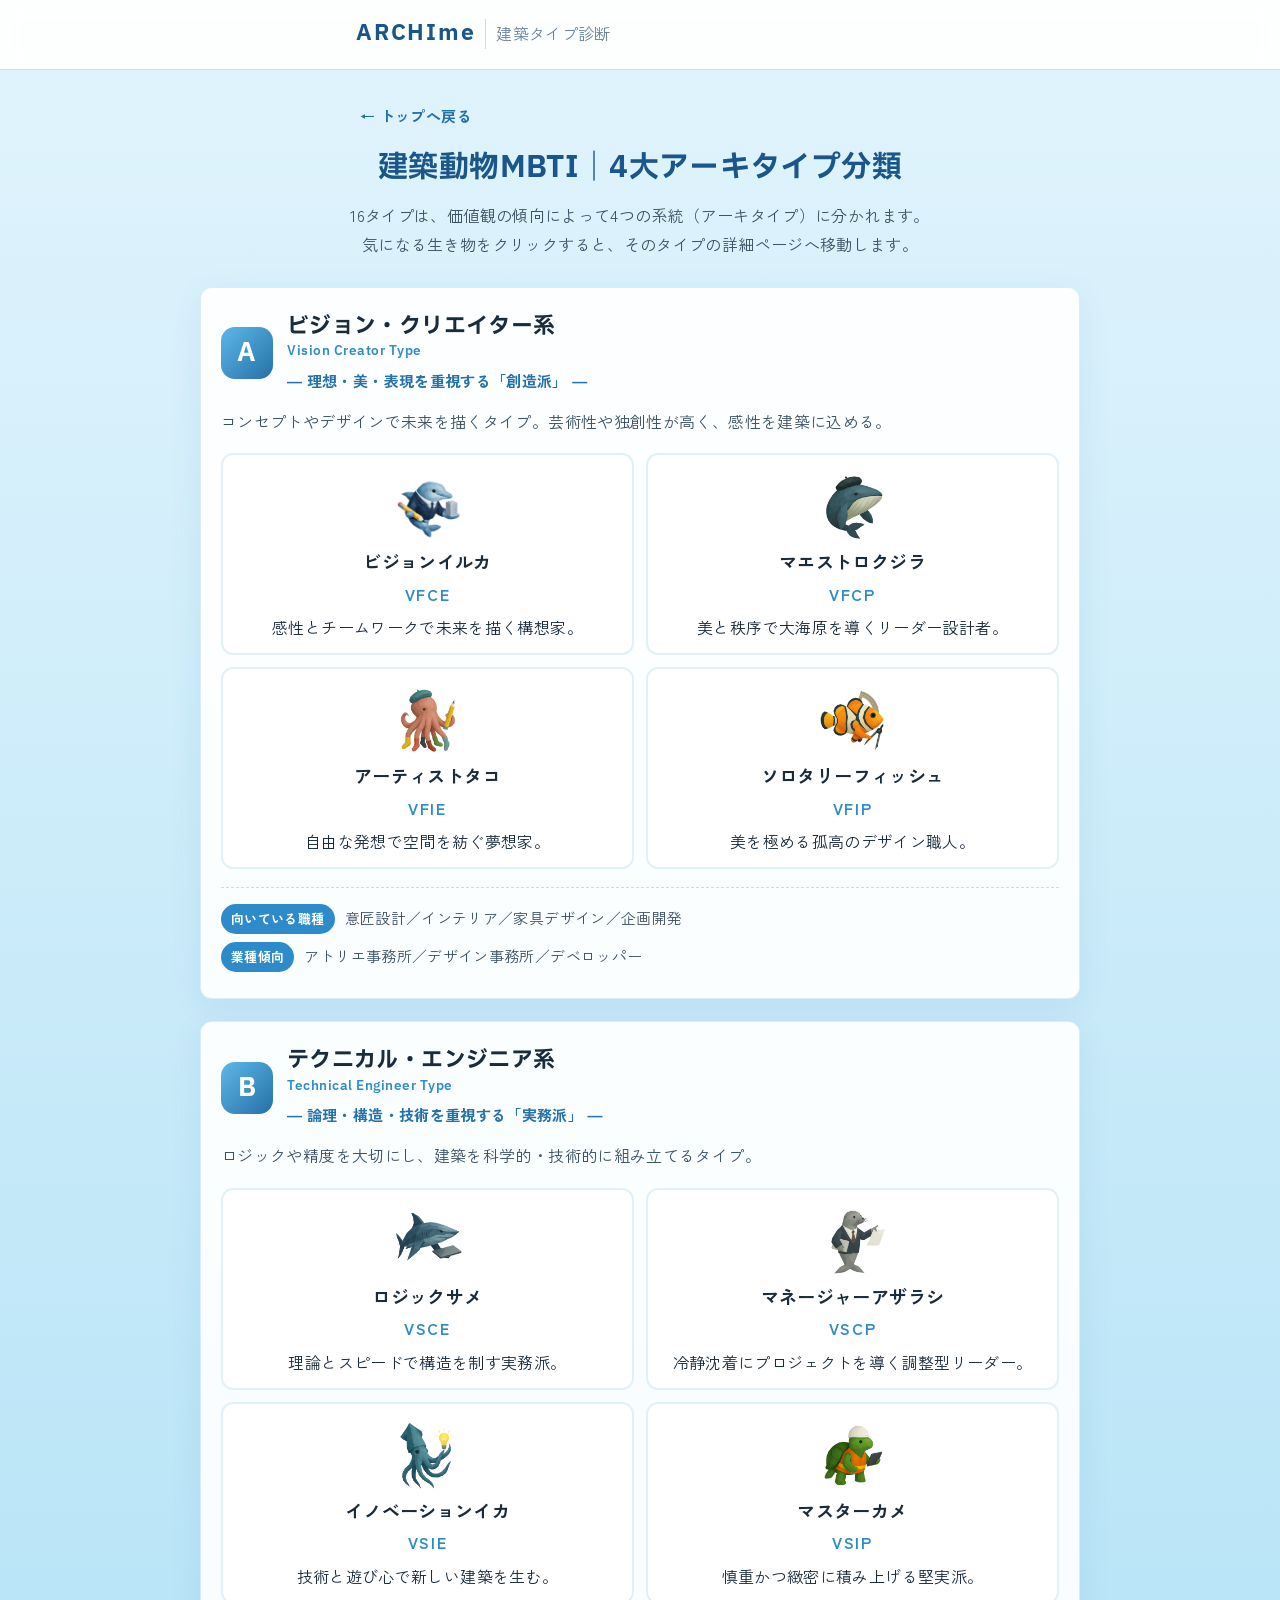
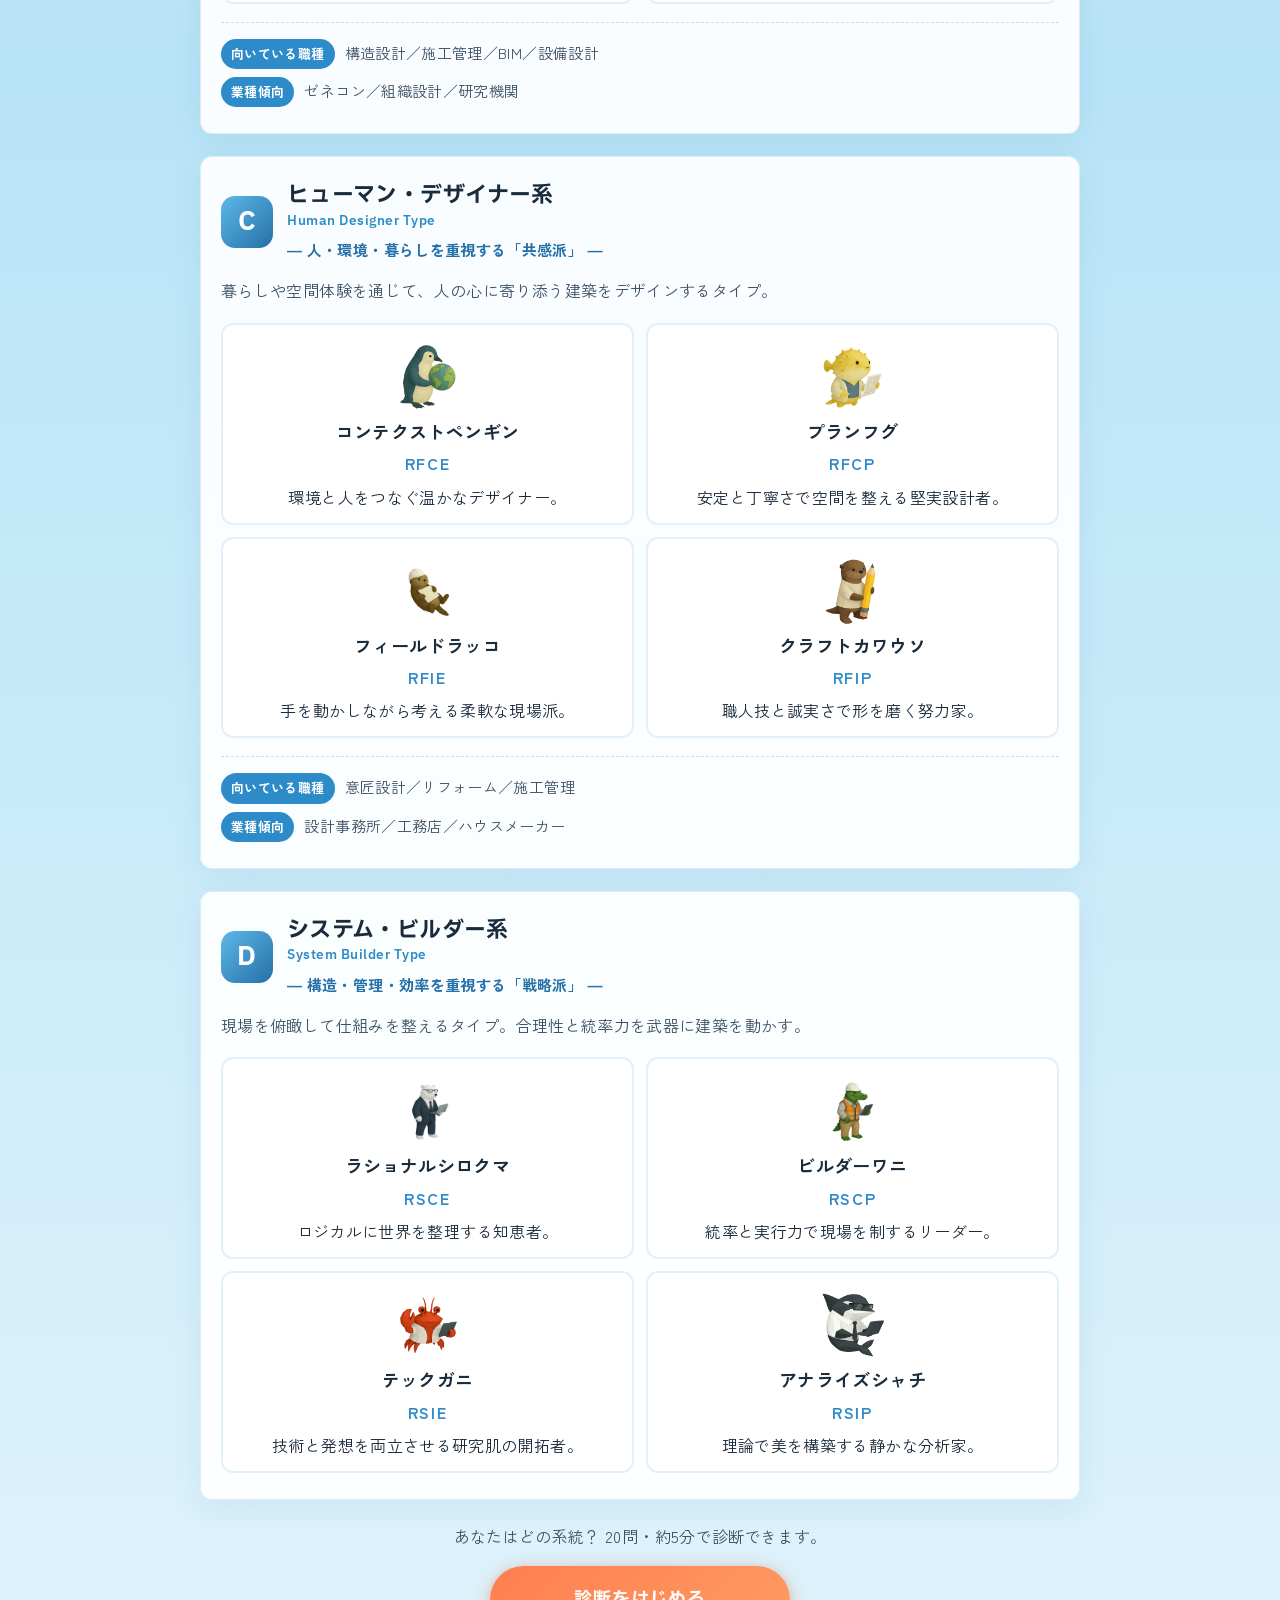
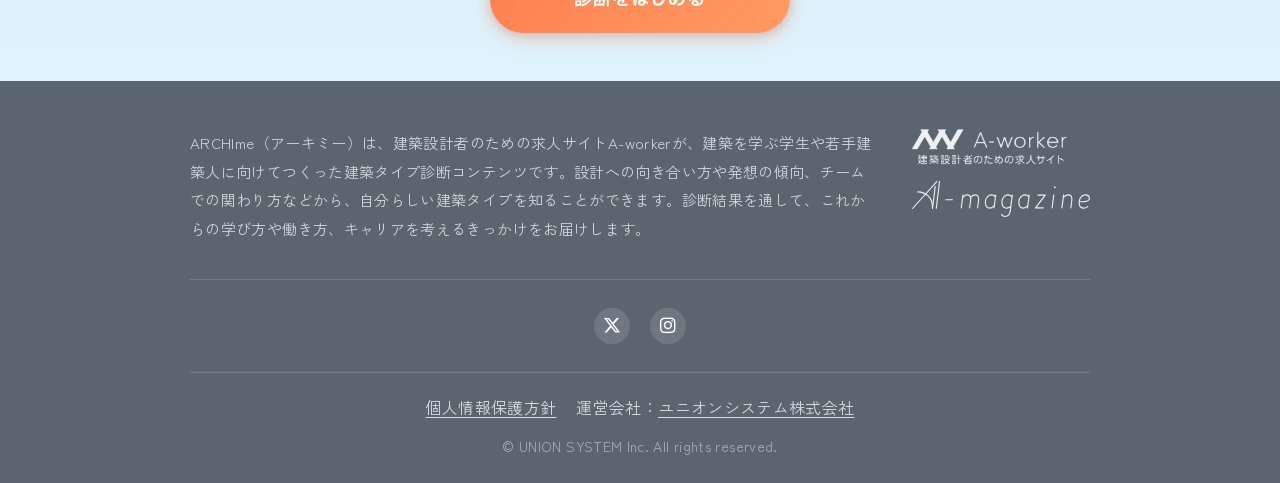
==== archetypes.html @ 102f4eac "feat: add type page" ====
<!DOCTYPE html>
<html lang="ja">
<head>
<meta charset="UTF-8">
<meta name="viewport" content="width=device-width, initial-scale=1.0, viewport-fit=cover">
<title>建築動物MBTI｜4大アーキタイプ分類｜ARCHIme</title>
<meta name="description" content="ARCHIme 建築タイプ診断の4大アーキタイプ分類。16タイプを「創造派・実務派・共感派・戦略派」の4系統で紹介します。">
<meta property="og:type" content="article">
<meta property="og:title" content="建築動物MBTI｜4大アーキタイプ分類｜ARCHIme">
<meta property="og:description" content="16タイプを4系統で紹介。各タイプをクリックで詳細ページへ。">
<meta property="og:locale" content="ja_JP">
<meta property="og:image" content="assets/og.svg">
<meta name="twitter:card" content="summary_large_image">
<link rel="icon" href="assets/favicon.svg" type="image/svg+xml">
<link rel="preconnect" href="https://fonts.googleapis.com">
<link rel="preconnect" href="https://fonts.gstatic.com" crossorigin>
<link href="https://fonts.googleapis.com/css2?family=IBM+Plex+Sans+JP:wght@500;600;700&family=Zen+Kaku+Gothic+New:wght@400;500;700&display=swap" rel="stylesheet">
<link rel="stylesheet" href="https://cdnjs.cloudflare.com/ajax/libs/font-awesome/6.5.1/css/all.min.css">
<link rel="stylesheet" href="assets/css/style.css">
<script async src="https://www.googletagmanager.com/gtag/js?id=G-6DW8SG2958"></script>
<script>
  window.dataLayer = window.dataLayer || [];
  function gtag(){dataLayer.push(arguments);}
  gtag('js', new Date());
  gtag('config', 'G-6DW8SG2958');
</script>
</head>
<body class="arch-page">

<header class="site-header">
  <div class="site-header-inner">
    <a class="site-logo" href="index.html">ARCHIme</a>
    <span class="site-tag">建築タイプ診断</span>
  </div>
</header>

<main class="arch-detail">
  <div class="arch-wrap">
    <div class="type-back">
      <a href="index.html" class="type-back-link">← トップへ戻る</a>
    </div>

    <header class="arch-hero">
      <h1 class="arch-title">建築動物MBTI｜4大アーキタイプ分類</h1>
      <p class="arch-lead">16タイプは、価値観の傾向によって4つの系統（アーキタイプ）に分かれます。<br>気になる生き物をクリックすると、そのタイプの詳細ページへ移動します。</p>
    </header>

    <div id="arch-groups"></div>

    <div class="arch-cta">
      <p class="type-cta-lead">あなたはどの系統？ 20問・約5分で診断できます。</p>
      <a class="btn-cta type-cta-btn" href="index.html">診断をはじめる</a>
    </div>
  </div>
</main>

<footer class="site-footer">
  <div class="site-footer-inner">

    <div class="footer-top">
      <div class="footer-about">
        <p>ARCHIme（アーキミー）は、建築設計者のための求人サイトA-workerが、建築を学ぶ学生や若手建築人に向けてつくった建築タイプ診断コンテンツです。設計への向き合い方や発想の傾向、チームでの関わり方などから、自分らしい建築タイプを知ることができます。診断結果を通して、これからの学び方や働き方、キャリアを考えるきっかけをお届けします。</p>
      </div>
      <div class="footer-brand-logos">
        <a href="https://a-worker.com/" target="_blank" rel="noopener noreferrer">
          <img src="assets/logo-Aworker.png" alt="A-worker" class="footer-logo-img">
        </a>
        <a href="https://info.a-worker.com/a-magazine/" target="_blank" rel="noopener noreferrer">
          <img src="assets/A-magazine_logo_white.svg" alt="A-magazine" class="footer-logo-img">
        </a>
      </div>
    </div>

    <div class="footer-mid">
      <a href="https://twitter.com/Aworker6" target="_blank" rel="noopener noreferrer" class="footer-social" aria-label="X（Twitter）"><i class="fa-brands fa-x-twitter"></i></a>
      <a href="https://www.instagram.com/aworker_kenchiku/" target="_blank" rel="noopener noreferrer" class="footer-social" aria-label="Instagram"><i class="fa-brands fa-instagram"></i></a>
    </div>

    <div class="footer-bottom">
      <a href="https://a-worker.com/policy" target="_blank" rel="noopener noreferrer" class="footer-link">個人情報保護方針</a>
      <span class="footer-sep">運営会社：<a href="https://www.unions.co.jp/" target="_blank" rel="noopener noreferrer" class="footer-link">ユニオンシステム株式会社</a></span>
      <p class="footer-copy">© UNION SYSTEM Inc. All rights reserved.</p>
    </div>

  </div>
</footer>

<script src="assets/js/app.js" defer></script>
<script src="assets/js/archetypes.js" defer></script>
</body>
</html>
---- assets/css/style.css ----
:root {
  --sea-900: #0c3d62;
  --sea-800: #1a5689;
  --sea-700: #2470a8;
  --sea-600: #2d8bc9;
  --sea-500: #5eb8e8;
  --sea-400: #89cff0;
  --sea-200: #b8e4f7;
  --sea-100: #dff3fc;
  --sea-50: #eef9ff;
  --accent: #ff7f50;
  --accent-dark: #e86a3a;
  --accent-glow: rgba(255, 127, 80, .4);
  --ink: #1a2b3c;
  --ink-soft: #3d5166;
  --ink-mute: #6b8299;
  --bg: var(--sea-50);
  --paper: #fff;
  --line: #c5dff0;
  --line-light: #e2f0fa;
  --type: var(--sea-800);
  --type-soft: var(--sea-100);
  --type-deep: var(--sea-900);
  --footer-bg: #5a6570;
  --radius: 12px;
  --radius-pill: 999px;
  --font: 'Zen Kaku Gothic New', 'Hiragino Sans', 'Yu Gothic', sans-serif;
  --font-display: 'IBM Plex Sans JP', 'Zen Kaku Gothic New', sans-serif;
  --max: 600px;
  --axis-v: #6b5b8a;
  --axis-f: #2d8bc9;
  --axis-c: #3d9a6e;
  --axis-e: #e8a838;
}

*, *::before, *::after { box-sizing: border-box; margin: 0; padding: 0; }
html { scroll-behavior: smooth; }
body {
  font-family: var(--font);
  font-size: 18px;
  color: var(--ink);
  background: var(--bg);
  line-height: 1.85;
  letter-spacing: .02em;
  -webkit-font-smoothing: antialiased;
  overflow-x: hidden;
}
button { font-family: inherit; cursor: pointer; border: none; background: none; }
a { color: inherit; text-decoration: none; }

/* ── Header ── */
.site-header {
  position: sticky;
  top: 0;
  z-index: 100;
  transition: background .3s, border-color .3s;
}
body.view-intro .site-header {
  background: rgba(46, 140, 200, .55);
  border-bottom: 1px solid rgba(255, 255, 255, .25);
  backdrop-filter: blur(12px);
  position: sticky;
}
body:not(.view-intro) .site-header {
  background: rgba(255, 255, 255, .94);
  border-bottom: 1px solid var(--line);
  backdrop-filter: blur(8px);
}
.site-header-inner {
  max-width: var(--max);
  margin: 0 auto;
  padding: 14px 16px;
  display: flex;
  align-items: baseline;
  gap: 10px;
}
.site-logo {
  font-family: var(--font-display);
  font-weight: 700;
  font-size: 22px;
  letter-spacing: .08em;
}
body.view-intro .site-logo { color: #fff; text-shadow: 0 1px 8px rgba(0,0,0,.15); }
body:not(.view-intro) .site-logo { color: var(--sea-800); }
.site-tag {
  font-size: 16px;
  padding-left: 10px;
  border-left: 1px solid rgba(255,255,255,.35);
}
body.view-intro .site-tag { color: rgba(255,255,255,.85); }
body:not(.view-intro) .site-tag { color: var(--ink-mute); border-left-color: var(--line); }

.app { max-width: var(--max); margin: 0 auto; }
body.view-intro .app { max-width: none; }
.view { display: none; }
.view.active { display: block; }

/* ── Hero (案1) ── */
.hero-sea {
  position: relative;
  min-height: calc(100dvh - 52px);
  min-height: calc(100svh - 52px);
  display: flex;
  align-items: center;
  justify-content: center;
  padding: 80px 12px 48px;
  overflow: hidden;
  background: linear-gradient(180deg, #4eb0e8 0%, #2a8bc9 28%, #1a6a9e 58%, #0c4d72 82%, #083a58 100%);
}
.hero-ocean-bg {
  position: absolute;
  inset: 0;
  pointer-events: none;
  z-index: 0;
}
.hero-sunlight {
  position: absolute;
  inset: 0;
  background:
    radial-gradient(ellipse 90% 45% at 50% -8%, rgba(255, 255, 255, .45) 0%, transparent 58%),
    radial-gradient(ellipse 40% 30% at 20% 5%, rgba(255, 255, 255, .18) 0%, transparent 50%),
    radial-gradient(ellipse 35% 25% at 80% 8%, rgba(255, 255, 255, .14) 0%, transparent 45%);
}
.hero-caustics {
  position: absolute;
  inset: -20%;
  opacity: .22;
  background:
    radial-gradient(ellipse 28% 18% at 22% 38%, rgba(255, 255, 255, .35) 0%, transparent 70%),
    radial-gradient(ellipse 22% 14% at 68% 52%, rgba(255, 255, 255, .28) 0%, transparent 68%),
    radial-gradient(ellipse 18% 12% at 45% 68%, rgba(255, 255, 255, .22) 0%, transparent 65%),
    radial-gradient(ellipse 24% 16% at 78% 28%, rgba(255, 255, 255, .2) 0%, transparent 70%);
  animation: causticsShift 14s ease-in-out infinite alternate;
}
@keyframes causticsShift {
  from { transform: translate(-2%, -1%) scale(1); }
  to { transform: translate(2%, 2%) scale(1.04); }
}
.hero-bubbles {
  position: absolute;
  inset: 0;
  list-style: none;
  margin: 0;
  padding: 0;
}
.hero-bubbles li {
  position: absolute;
  bottom: -20px;
  border-radius: 50%;
  background: radial-gradient(circle at 30% 28%, rgba(255, 255, 255, .75) 0%, rgba(255, 255, 255, .15) 45%, rgba(255, 255, 255, .05) 100%);
  border: 1px solid rgba(255, 255, 255, .35);
  animation: bubbleRise linear infinite;
}
.hero-bubbles li:nth-child(1)  { left: 8%;  width: 10px; height: 10px; animation-duration: 9s;  animation-delay: 0s; }
.hero-bubbles li:nth-child(2)  { left: 18%; width: 14px; height: 14px; animation-duration: 11s; animation-delay: 1.2s; }
.hero-bubbles li:nth-child(3)  { left: 32%; width: 8px;  height: 8px;  animation-duration: 8s;  animation-delay: 2.5s; }
.hero-bubbles li:nth-child(4)  { left: 48%; width: 16px; height: 16px; animation-duration: 13s; animation-delay: .8s; }
.hero-bubbles li:nth-child(5)  { left: 62%; width: 11px; height: 11px; animation-duration: 10s; animation-delay: 3s; }
.hero-bubbles li:nth-child(6)  { left: 74%; width: 9px;  height: 9px;  animation-duration: 12s; animation-delay: 1.8s; }
.hero-bubbles li:nth-child(7)  { left: 86%; width: 13px; height: 13px; animation-duration: 9.5s; animation-delay: 4s; }
.hero-bubbles li:nth-child(8)  { left: 12%; width: 7px;  height: 7px;  animation-duration: 14s; animation-delay: 5s; }
.hero-bubbles li:nth-child(9)  { left: 55%; width: 12px; height: 12px; animation-duration: 11.5s; animation-delay: 2s; }
.hero-bubbles li:nth-child(10) { left: 92%; width: 8px;  height: 8px;  animation-duration: 10.5s; animation-delay: 3.5s; }
@keyframes bubbleRise {
  0% { transform: translateY(0) translateX(0); opacity: 0; }
  8% { opacity: .85; }
  90% { opacity: .5; }
  100% { transform: translateY(-105vh) translateX(12px); opacity: 0; }
}
.hero-wave {
  position: absolute;
  left: 0;
  right: 0;
  bottom: 0;
  pointer-events: none;
  z-index: 1;
}
.hero-wave-back {
  height: 160px;
  background: url("data:image/svg+xml,%3Csvg xmlns='http://www.w3.org/2000/svg' viewBox='0 0 1200 120' preserveAspectRatio='none'%3E%3Cpath d='M0,70 C150,110 350,20 600,70 C850,120 1050,30 1200,65 L1200,120 L0,120 Z' fill='rgba(255,255,255,0.12)'/%3E%3C/svg%3E") center bottom / 100% 100% no-repeat;
  animation: waveDrift 9s ease-in-out infinite alternate;
}
.hero-wave-mid {
  height: 130px;
  background: url("data:image/svg+xml,%3Csvg xmlns='http://www.w3.org/2000/svg' viewBox='0 0 1200 120' preserveAspectRatio='none'%3E%3Cpath d='M0,85 C250,35 450,105 700,55 C900,15 1100,95 1200,75 L1200,120 L0,120 Z' fill='rgba(184,228,247,0.35)'/%3E%3C/svg%3E") center bottom / 100% 100% no-repeat;
  animation: waveDrift 7s ease-in-out infinite alternate-reverse;
}
.hero-wave-front {
  height: 100px;
  background: url("data:image/svg+xml,%3Csvg xmlns='http://www.w3.org/2000/svg' viewBox='0 0 1200 120' preserveAspectRatio='none'%3E%3Cpath d='M0,95 C200,55 400,115 650,70 C850,35 1050,100 1200,85 L1200,120 L0,120 Z' fill='rgba(255,255,255,0.55)'/%3E%3C/svg%3E") center bottom / 100% 100% no-repeat;
  animation: waveDrift 5s ease-in-out infinite alternate;
}
.hero-seabed {
  position: absolute;
  left: 0;
  right: 0;
  bottom: 0;
  height: 48px;
  z-index: 1;
  pointer-events: none;
  background: linear-gradient(180deg, transparent 0%, rgba(6, 50, 75, .45) 100%);
}
@keyframes waveDrift {
  from { transform: translateX(-3%); }
  to { transform: translateX(3%); }
}

.hero-chars {
  position: absolute;
  inset: 0;
  pointer-events: none;
  z-index: 2;
}
.hero-char {
  position: absolute;
  transform: rotate(var(--rot, 0deg));
  animation: charFloat var(--dur, 4s) ease-in-out var(--delay, 0s) infinite;
  filter: drop-shadow(0 6px 16px rgba(0,0,0,.22));
  pointer-events: none;
}
.hero-char img {
  display: block;
  width: 100%;
  height: 100%;
  object-fit: contain;
  object-position: center bottom;
  background: transparent;
}
@keyframes charFloat {
  0%, 100% { transform: translateY(0) rotate(var(--rot, 0deg)); }
  50% { transform: translateY(-12px) rotate(calc(var(--rot, 0deg) + 5deg)); }
}
@media (prefers-reduced-motion: reduce) {
  .hero-char, .hero-wave-back, .hero-wave-mid, .hero-wave-front, .hero-caustics, .hero-bubbles li { animation: none; }
  .hero-bubbles { display: none; }
}

.hero-content {
  position: relative;
  z-index: 3;
  width: min(100%, 700px);
  max-width: 700px;
  padding: 0 8px;
  text-align: center;
  color: #fff;
}
.hero-kicker {
  display: inline-block;
  font-size: 16px;
  font-weight: 700;
  letter-spacing: .12em;
  padding: 8px 16px;
  margin-bottom: 18px;
  background: rgba(255,255,255,.18);
  border-radius: var(--radius-pill);
  backdrop-filter: blur(4px);
  white-space: nowrap;
}
.hero-title {
  font-family: var(--font-display);
  font-weight: 700;
  font-size: clamp(28px, 6.2vw, 40px);
  line-height: 1.35;
  text-shadow: 0 2px 20px rgba(0, 40, 80, .35), 0 1px 4px rgba(0, 0, 0, .2);
  text-wrap: balance;
}
.hero-lead {
  margin-top: 18px;
  font-size: 18px;
  line-height: 1.75;
  color: rgba(255,255,255,.92);
  text-wrap: pretty;
}
.hero-meta {
  display: flex;
  justify-content: center;
  flex-wrap: nowrap;
  gap: 8px 20px;
  margin: 22px 0 30px;
  font-size: 18px;
  font-weight: 500;
  color: rgba(255,255,255,.88);
  white-space: nowrap;
}
.hero-meta span::before { content: '●'; font-size: 14px; margin-right: 6px; opacity: .6; vertical-align: middle; }

@media (max-width: 380px) {
  .hero-kicker { white-space: normal; }
  .hero-meta { flex-wrap: wrap; white-space: normal; justify-content: center; }
}

/* ── CTA Button ── */
.btn-cta {
  display: inline-flex;
  align-items: center;
  justify-content: center;
  width: 100%;
  max-width: 300px;
  padding: 17px 28px;
  border-radius: var(--radius-pill);
  font-family: var(--font-display);
  font-weight: 700;
  font-size: 18px;
  letter-spacing: .04em;
  color: #fff;
  background: linear-gradient(135deg, var(--accent) 0%, #ff9a62 100%);
  box-shadow: 0 4px 20px var(--accent-glow), 0 2px 8px rgba(0,0,0,.12);
  transition: transform .2s ease, box-shadow .2s ease;
}
.btn-cta:hover {
  transform: translateY(-2px);
  box-shadow: 0 8px 28px var(--accent-glow), 0 4px 12px rgba(0,0,0,.15);
}
.btn-cta:active { transform: translateY(0); }

/* ── Intro body ── */
.intro-body {
  max-width: var(--max);
  margin: 0 auto;
  padding: 40px 16px 24px;
}
.section-title {
  font-family: var(--font-display);
  font-weight: 700;
  font-size: 22px;
  color: var(--sea-800);
  text-align: center;
  margin-bottom: 8px;
}
.section-lead {
  font-size: 16px;
  color: var(--ink-mute);
  text-align: center;
  margin-bottom: 24px;
  line-height: 1.75;
}
.cta-wrap {
  display: flex;
  flex-direction: column;
  align-items: center;
  gap: 14px;
  margin-top: 32px;
}

/* ── Type cards (仕事図鑑 style) ── */
.types-zukan { margin-bottom: 40px; }
.types-grid {
  display: grid;
  grid-template-columns: repeat(2, 1fr);
  gap: 12px;
}
.type-card {
  display: flex;
  flex-direction: column;
  align-items: center;
  gap: 6px;
  padding: 16px 10px 14px;
  background: var(--paper);
  border: 2px solid var(--line-light);
  border-radius: var(--radius);
  text-align: center;
  transition: transform .25s ease, box-shadow .25s ease, border-color .25s ease;
  cursor: pointer;
  text-decoration: none;
}
.type-card:hover {
  transform: translateY(-5px) scale(1.02);
  border-color: var(--sea-400);
  box-shadow: 0 12px 32px rgba(26, 86, 137, .15);
}
.type-card-illust {
  width: 72px;
  height: 72px;
}
.type-card-illust .char-thumb {
  width: 72px;
  height: 72px;
}
.type-card-illust .char-thumb-fallback { font-size: 38px; }
.type-card-name {
  font-size: 18px;
  font-weight: 700;
  color: var(--ink);
  line-height: 1.35;
  word-break: keep-all;
  overflow-wrap: break-word;
}
.type-card-tagline {
  font-size: 16px;
  color: var(--ink-muted);
  line-height: 1.5;
}
.type-card-code {
  font-size: 16px;
  font-weight: 700;
  letter-spacing: .1em;
  color: var(--sea-600);
}

/* ── Axes ── */
.axes-section { margin-bottom: 32px; }
.axes-list {
  list-style: none;
  margin-top: 20px;
  border-radius: var(--radius);
  border: 1px solid var(--line);
  background: var(--paper);
  overflow: hidden;
  box-shadow: 0 2px 12px rgba(26, 86, 137, .06);
}
.axes-list li {
  display: flex;
  gap: 14px;
  padding: 14px 16px;
  border-bottom: 1px solid var(--line-light);
  font-size: 16px;
}
.axes-list li:last-child { border-bottom: none; }
.axes-list .sym {
  flex: none;
  width: 28px;
  height: 28px;
  display: flex;
  align-items: center;
  justify-content: center;
  font-size: 16px;
  font-weight: 700;
  color: var(--ac);
  background: color-mix(in srgb, var(--ac) 12%, #fff);
  border-radius: 50%;
}
.axes-list h3 { font-size: 16px; font-weight: 700; margin-bottom: 2px; color: var(--ink); }
.axes-list p { font-size: 16px; color: var(--ink-soft); line-height: 1.65; }

.disclaimer {
  padding: 16px;
  background: var(--paper);
  border: 1px solid var(--line-light);
  border-radius: var(--radius);
  font-size: 16px;
  color: var(--ink-mute);
  line-height: 1.75;
}

/* ── Quiz ── */
body:not(.view-intro) .app { padding: 0 16px 56px; }
.quiz-page-title {
  padding: 24px 0 8px;
  font-family: var(--font-display);
  font-size: 22px;
  font-weight: 700;
  color: var(--sea-800);
}
.quiz-sticky {
  position: sticky;
  top: 49px;
  z-index: 50;
  margin: 0 -16px;
  padding: 12px 16px;
  background: rgba(238, 249, 255, .96);
  border-bottom: 1px solid var(--line);
  backdrop-filter: blur(8px);
}
.quiz-progress-meta {
  display: flex;
  justify-content: space-between;
  align-items: baseline;
  margin-bottom: 8px;
  font-size: 16px;
}
.quiz-progress-meta .count { font-weight: 700; color: var(--ink); }
.quiz-progress-meta .count em { font-style: normal; color: var(--sea-600); }
.quiz-track { height: 4px; background: var(--line-light); border-radius: 2px; overflow: hidden; }
.quiz-fill {
  height: 100%;
  width: 0;
  background: linear-gradient(90deg, var(--sea-600), var(--sea-500));
  border-radius: 2px;
  transition: width .35s ease;
}
.quiz-hint-top { margin-top: 8px; font-size: 16px; color: var(--ink-mute); }
.quiz-milestone {
  margin-top: 8px;
  min-height: 18px;
  font-size: 16px;
  font-weight: 700;
  color: var(--sea-700);
  text-align: center;
  opacity: 0;
  transition: opacity .3s;
}
.quiz-milestone.show { opacity: 1; }
.q-card.answered .q-opt { cursor: pointer; }
.q-edit-hint {
  display: none;
  margin-top: 8px;
  font-size: 16px;
  color: var(--ink-mute);
  text-align: center;
}
.q-card.answered .q-edit-hint { display: block; }
.q-list { padding: 16px 0 90px; display: flex; flex-direction: column; gap: 20px; }
.q-card {
  background: var(--paper);
  border: 1px solid var(--line);
  border-radius: var(--radius);
  padding: 20px 18px;
  scroll-margin-top: 110px;
  transition: opacity .25s;
  box-shadow: 0 2px 8px rgba(26, 86, 137, .04);
}
.q-card.answered { background: #fafcff; }
.q-card.current { border-color: var(--sea-500); border-left-width: 4px; }
.q-card.dim { opacity: .45; }
.q-head {
  display: flex;
  align-items: center;
  justify-content: space-between;
  margin-bottom: 14px;
  padding-bottom: 10px;
  border-bottom: 1px solid var(--line-light);
}
.q-num { font-size: 16px; font-weight: 700; color: var(--ink-mute); }
.q-axis { font-size: 16px; color: var(--ac); font-weight: 500; }
.q-stem {
  font-size: 18px;
  font-weight: 700;
  color: var(--ink);
  margin-bottom: 14px;
  line-height: 1.7;
}
.q-ab { display: flex; flex-direction: column; gap: 0; margin-bottom: 16px; border: 1px solid var(--line-light); border-radius: 8px; overflow: hidden; }
.q-line {
  display: flex;
  gap: 12px;
  padding: 12px 14px;
  font-size: 16px;
  line-height: 1.75;
  border-bottom: 1px solid var(--line-light);
}
.q-line:last-child { border-bottom: none; }
.q-tag {
  flex: none;
  width: 22px;
  height: 22px;
  display: flex;
  align-items: center;
  justify-content: center;
  font-size: 16px;
  font-weight: 700;
  border: 1px solid var(--line);
  color: var(--ink-soft);
  background: var(--sea-50);
  border-radius: 4px;
}
.q-scale {
  font-size: 16px;
  color: var(--ink-mute);
  margin-bottom: 10px;
  text-align: center;
}
.q-opts { display: grid; grid-template-columns: repeat(4, 1fr); gap: 6px; }
.q-opt {
  padding: 11px 4px;
  border: 1px solid var(--line);
  border-radius: 8px;
  background: var(--paper);
  font-size: 16px;
  font-weight: 500;
  line-height: 1.45;
  color: var(--ink-soft);
  transition: background .12s, border-color .12s, color .12s;
}
.q-opt small { display: block; font-size: 16px; color: var(--ink-mute); margin-top: 3px; }
.q-opt:hover:not(:disabled) { border-color: var(--sea-500); color: var(--ink); }
.q-opt.sel { border-color: var(--sea-600); background: var(--sea-600); color: #fff; }
.q-opt.sel small { color: rgba(255,255,255,.8); }
.q-opt:disabled { cursor: default; }
.q-done-badge {
  display: none;
  margin-top: 12px;
  font-size: 16px;
  color: var(--ink-mute);
  text-align: right;
}
.q-card.answered .q-done-badge { display: block; }
.quiz-fab {
  display: none;
  margin: 32px auto 48px;
  padding: 16px 36px;
  border-radius: var(--radius-pill);
  font-weight: 700;
  font-size: 18px;
  color: #fff;
  background: linear-gradient(135deg, var(--accent), var(--accent-dark));
  box-shadow: 0 6px 24px var(--accent-glow), 0 2px 8px rgba(0,0,0,.18);
  white-space: nowrap;
  transition: box-shadow .2s ease, transform .2s ease;
}
.quiz-fab.show {
  display: block;
}
.quiz-fab:hover {
  transform: translateY(-2px);
  box-shadow: 0 10px 32px var(--accent-glow), 0 4px 12px rgba(0,0,0,.22);
}

/* ── Loading ── */
.load-wrap {
  min-height: 60dvh;
  display: flex;
  flex-direction: column;
  align-items: center;
  justify-content: center;
  text-align: center;
  gap: 16px;
  padding: 48px 16px;
}
.load-dots { display: flex; gap: 6px; }
.load-dots i {
  width: 8px; height: 8px;
  background: var(--sea-600);
  border-radius: 50%;
  animation: blink 1.2s ease-in-out infinite;
}
.load-dots i:nth-child(2) { animation-delay: .2s; }
.load-dots i:nth-child(3) { animation-delay: .4s; }
@keyframes blink { 0%,80%,100% { opacity: .2; } 40% { opacity: 1; } }
.load-wrap p { font-size: 18px; font-weight: 700; color: var(--sea-800); }
.load-wrap span { font-size: 16px; color: var(--ink-mute); }
#load-tease {
  display: inline-flex;
  align-items: center;
  gap: 8px;
}
.load-tease-thumb { width: 40px; height: 40px; }

/* ── Result (sea theme) ── */
body.result-mode { background: var(--sea-100); }
body.result-mode .site-header { display: none; }
body.result-mode .app { max-width: none; padding: 0; }
body.result-mode .site-footer { display: none; }

/* ── Type detail page ── */
body.type-page { background: var(--sea-100); }
.type-detail .board-stage { min-height: auto; }
.type-back { max-width: 560px; margin: 0 auto 16px; }
.type-back-link {
  display: inline-flex;
  align-items: center;
  font-size: 15px;
  font-weight: 700;
  color: var(--sea-700);
  text-decoration: none;
}
.type-back-link:hover { text-decoration: underline; }
.type-cta-lead {
  font-size: 16px;
  line-height: 1.75;
  color: var(--ink-soft);
  margin-bottom: 16px;
}
.type-cta-btn {
  display: inline-flex;
  align-items: center;
  justify-content: center;
  text-decoration: none;
}

/* ── Sub link (below main CTA) ── */
.btn-sub {
  display: inline-flex;
  align-items: center;
  justify-content: center;
  font-size: 15px;
  font-weight: 700;
  color: var(--sea-700);
  text-decoration: none;
  padding: 10px 18px;
  border: 1.5px solid var(--sea-300);
  border-radius: 999px;
  background: rgba(255, 255, 255, .7);
  transition: background .2s ease, border-color .2s ease;
}
.btn-sub:hover { background: #fff; border-color: var(--sea-500); }

/* ── Archetypes page ── */
body.arch-page { background: var(--sea-100); }
.arch-detail {
  background: linear-gradient(180deg, var(--sea-100) 0%, var(--sea-200) 50%, var(--sea-100) 100%);
  padding: 28px 20px 48px;
}
.arch-wrap { max-width: 880px; margin: 0 auto; }
.arch-hero { text-align: center; margin: 8px 0 28px; }
.arch-title {
  font-family: var(--font-display);
  font-weight: 700;
  font-size: clamp(22px, 5.5vw, 30px);
  color: var(--sea-800);
  line-height: 1.4;
  margin-bottom: 12px;
}
.arch-lead { font-size: 16px; color: var(--ink-soft); line-height: 1.8; }
.arch-group {
  background: rgba(255, 255, 255, .92);
  border: 1px solid rgba(45, 139, 201, .15);
  border-radius: var(--radius);
  box-shadow: 0 8px 32px rgba(26, 86, 137, .08);
  padding: 24px 20px 26px;
  margin-bottom: 22px;
}
.arch-head { display: flex; align-items: center; gap: 14px; margin-bottom: 12px; }
.arch-badge {
  flex: none;
  display: flex;
  align-items: center;
  justify-content: center;
  width: 52px;
  height: 52px;
  border-radius: 14px;
  background: linear-gradient(135deg, var(--sea-500), var(--sea-700));
  color: #fff;
  font-family: var(--font-display);
  font-weight: 700;
  font-size: 26px;
}
.arch-name {
  font-family: var(--font-display);
  font-weight: 700;
  font-size: clamp(18px, 4.5vw, 22px);
  color: var(--ink);
  line-height: 1.35;
}
.arch-en {
  display: block;
  font-size: 13px;
  font-weight: 600;
  letter-spacing: .04em;
  color: var(--sea-600);
  margin-top: 2px;
}
.arch-sub { font-size: 15px; font-weight: 700; color: var(--sea-700); margin-top: 6px; }
.arch-desc { font-size: 16px; line-height: 1.8; color: var(--ink-soft); margin-bottom: 18px; }
.arch-types {
  grid-template-columns: repeat(4, 1fr);
}
.arch-meta {
  margin-top: 18px;
  padding-top: 16px;
  border-top: 1px dashed var(--line);
  display: flex;
  flex-direction: column;
  gap: 8px;
}
.arch-meta div { display: flex; gap: 10px; align-items: baseline; flex-wrap: wrap; }
.arch-meta dt {
  flex: none;
  font-size: 13px;
  font-weight: 700;
  color: #fff;
  background: var(--sea-600);
  padding: 3px 10px;
  border-radius: 999px;
}
.arch-meta dd { font-size: 15px; color: var(--ink-soft); line-height: 1.7; }
.arch-cta { text-align: center; margin-top: 8px; }

#view-result.active { display: block; }

.board-stage {
  position: relative;
  min-height: 100dvh;
  padding: 28px 20px 40px;
  background: linear-gradient(180deg, var(--sea-100) 0%, var(--sea-200) 50%, var(--sea-100) 100%);
  overflow: hidden;
}
.board-watermark {
  position: absolute;
  top: 14px;
  right: 18px;
  font-family: var(--font-display);
  font-size: 16px;
  font-weight: 700;
  letter-spacing: .2em;
  color: rgba(26, 86, 137, .2);
}
.board-sheet {
  position: relative;
  display: flex;
  align-items: flex-start;
  justify-content: space-between;
  gap: 16px;
  max-width: 560px;
  margin: 0 auto;
  padding: 24px 20px 28px;
  background: rgba(255, 255, 255, .92);
  border: 1px solid rgba(45, 139, 201, .15);
  border-radius: var(--radius);
  box-shadow: 0 8px 32px rgba(26, 86, 137, .1);
}
.board-reveal {
  animation: boardIn .6s cubic-bezier(.22, 1, .36, 1) both;
}
@keyframes boardIn {
  from { opacity: 0; transform: translateY(16px) rotate(-.5deg); }
  to { opacity: 1; transform: none; }
}
.board-meta { flex: 1; min-width: 0; padding-top: 4px; }
.board-label {
  font-size: 16px;
  font-weight: 700;
  letter-spacing: .22em;
  color: var(--sea-600);
  margin-bottom: 10px;
}
.board-stamp {
  display: inline-block;
  font-size: 16px;
  font-weight: 700;
  letter-spacing: .3em;
  padding: 6px 14px;
  margin-bottom: 14px;
  color: var(--sea-800);
  border: 2px solid var(--sea-600);
  border-radius: 4px;
  transform: rotate(-4deg);
  background: rgba(255, 255, 255, .7);
}
.board-name {
  font-family: var(--font-display);
  font-weight: 700;
  font-size: clamp(26px, 7vw, 32px);
  line-height: 1.35;
  color: var(--ink);
  margin-bottom: 12px;
  border-bottom: 2px solid var(--sea-600);
  padding-bottom: 12px;
  word-break: keep-all;
  overflow-wrap: break-word;
}
.board-tagline {
  font-size: 18px;
  line-height: 1.75;
  color: var(--ink-soft);
  margin-bottom: 18px;
}
.board-legend {
  display: flex;
  flex-wrap: wrap;
  gap: 6px;
}
.legend-item {
  display: inline-flex;
  align-items: center;
  gap: 5px;
  font-size: 16px;
  font-weight: 700;
  padding: 6px 10px;
  background: #fff;
  border: 1px solid var(--line);
  border-left: 3px solid var(--leg, var(--type));
  border-radius: 6px;
  white-space: nowrap;
}
.legend-item .leg-sym { opacity: .85; }
.legend-item .leg-letter { color: var(--sea-700); }

.board-cutout {
  position: relative;
  flex: 0 0 min(50vw, 240px);
  width: min(50vw, 240px);
  transform: rotate(3deg);
  filter: drop-shadow(6px 10px 18px rgba(26, 86, 137, .2));
}
.tape {
  position: absolute;
  width: 48px;
  height: 16px;
  background: rgba(184, 228, 247, .9);
  border: 1px solid rgba(45, 139, 201, .15);
  z-index: 2;
  pointer-events: none;
}
.tape-tl { top: -7px; left: 12%; transform: rotate(-32deg); }
.tape-br { bottom: -6px; right: 8%; transform: rotate(18deg); }
.cutout-inner {
  position: relative;
  width: 100%;
  aspect-ratio: 1;
  background: #fff;
  padding: 8px;
  border: 1px solid rgba(45, 139, 201, .2);
  border-radius: 8px;
  overflow: hidden;
}
.cutout-illust {
  position: absolute;
  inset: 8px;
  width: calc(100% - 16px);
  height: calc(100% - 16px);
  object-fit: contain;
  object-position: center bottom;
  z-index: 1;
}
.cutout-illust[hidden] { display: none; }
.cutout-emoji {
  position: absolute;
  inset: 0;
  display: none;
  align-items: center;
  justify-content: center;
  font-size: clamp(72px, 20vw, 100px);
  line-height: 1;
  z-index: 0;
}
.cutout-inner.has-illust .cutout-emoji { display: none; }

.board-panel {
  max-width: 560px;
  margin: 16px auto 0;
  padding: 20px;
  background: rgba(255, 255, 255, .92);
  border: 1px solid rgba(45, 139, 201, .12);
  border-radius: var(--radius);
  box-shadow: 0 4px 20px rgba(26, 86, 137, .08);
}
.board-section-title {
  font-family: var(--font-display);
  font-size: 18px;
  font-weight: 700;
  margin-bottom: 10px;
  padding-bottom: 8px;
  border-bottom: 2px solid var(--sea-600);
  color: var(--sea-800);
}
.board-desc {
  font-size: 18px;
  line-height: 1.9;
  color: var(--ink-soft);
}
.board-balance-hint {
  font-size: 16px;
  line-height: 1.7;
  color: var(--ink-mute);
  margin-bottom: 16px;
}
.axis-chart { display: flex; flex-direction: column; gap: 20px; }
.axis-chart-row { --ax: var(--type); }
.axis-chart-head {
  display: flex;
  align-items: center;
  gap: 8px;
  margin-bottom: 10px;
  flex-wrap: wrap;
}
.axis-chart-sym {
  font-size: 16px;
  font-weight: 700;
  color: var(--ax);
}
.axis-chart-label {
  font-size: 16px;
  font-weight: 700;
  color: var(--ink);
}
.axis-chart-verdict {
  margin-left: auto;
  font-size: 16px;
  color: var(--ink-soft);
}
.axis-chart-verdict strong {
  font-size: 18px;
  color: var(--ax);
  font-weight: 700;
}
.axis-spectrum { width: 100%; }
.spec-track {
  position: relative;
  height: 12px;
  border-radius: 6px;
  overflow: visible;
  display: flex;
  background: var(--line-light);
}
.spec-zone { flex: 1; height: 100%; }
.spec-left {
  border-radius: 6px 0 0 6px;
  background: color-mix(in srgb, var(--ax) 18%, #fff);
}
.spec-right {
  border-radius: 0 6px 6px 0;
  background: color-mix(in srgb, var(--ax) 8%, #fff);
}
.spec-threshold {
  position: absolute;
  left: 46.67%;
  top: -2px;
  bottom: -2px;
  width: 2px;
  background: var(--ink-mute);
  opacity: .35;
  transform: translateX(-50%);
  z-index: 1;
}
.spec-dot {
  position: absolute;
  top: 50%;
  width: 18px;
  height: 18px;
  margin-left: -9px;
  border-radius: 50%;
  background: var(--ax);
  border: 2px solid #fff;
  box-shadow: 0 2px 6px rgba(0, 0, 0, .2);
  transform: translateY(-50%);
  z-index: 2;
}
.spec-pcts {
  display: flex;
  justify-content: space-between;
  gap: 8px;
  margin-top: 8px;
  font-size: 16px;
  color: var(--ink-mute);
  line-height: 1.5;
}
.spec-side { flex: 1; }
.spec-side:last-child { text-align: right; }
.spec-side b { font-weight: 700; }
.spec-side em {
  font-style: normal;
  font-weight: 700;
  margin-left: 4px;
}
.spec-side.on { color: var(--ink); }
.spec-side.on em { color: var(--ax); }

.board-actions {
  max-width: 560px;
  margin: 20px auto 0;
  text-align: center;
}
.board-share {
  display: flex;
  justify-content: center;
  gap: 8px;
  flex-wrap: wrap;
}
.share-btn {
  padding: 12px 20px;
  font-size: 18px;
  font-weight: 700;
  border: 1px solid var(--line);
  background: #fff;
  color: var(--ink-soft);
  border-radius: var(--radius-pill);
}
.share-btn.share-toggle { background: var(--accent); color: #fff; border-color: var(--accent); width: 48px; height: 48px; padding: 0; display: inline-flex; align-items: center; justify-content: center; font-size: 20px; }
.share-btn.img { background: var(--sea-700); color: #fff; border-color: var(--sea-700); }
.share-expand-wrap {
  position: relative;
}
.share-panel {
  position: absolute;
  bottom: calc(100% + 10px);
  left: 50%;
  transform: translateX(-50%);
  display: flex;
  flex-direction: row;
  gap: 8px;
  background: #fff;
  border: 1px solid var(--line);
  border-radius: var(--radius-pill);
  padding: 8px 12px;
  box-shadow: 0 4px 20px rgba(0,0,0,.12);
  z-index: 10;
}
.share-panel[hidden] { display: none; }
.share-panel-btn {
  width: 44px;
  height: 44px;
  padding: 0;
  display: flex;
  align-items: center;
  justify-content: center;
  font-size: 22px;
  border-radius: 50%;
  border: none;
  cursor: pointer;
  transition: transform .15s ease, opacity .15s ease;
}
.share-panel-btn:hover { transform: scale(1.1); opacity: .9; }
.share-panel-btn.x { background: #000; color: #fff; }
.share-panel-btn.insta { background: linear-gradient(135deg, #f09433, #e6683c, #dc2743, #cc2366, #bc1888); color: #fff; }
.share-status {
  font-size: 16px;
  color: var(--ink-mute);
  min-height: 18px;
  margin: 12px 0 16px;
}
.aworker-cta {
  display: flex;
  align-items: center;
  justify-content: center;
  gap: 12px;
  width: 100%;
  padding: 18px 20px;
  margin-bottom: 12px;
  font-family: var(--font-display);
  font-size: 17px;
  font-weight: 700;
  line-height: 1.5;
  text-align: center;
  color: #fff;
  background: linear-gradient(135deg, var(--accent) 0%, #ff9a62 100%);
  border-radius: var(--radius);
  box-shadow: 0 4px 20px var(--accent-glow), 0 2px 8px rgba(0, 0, 0, .12);
  transition: transform .2s ease, box-shadow .2s ease;
}
.aworker-cta:hover {
  transform: translateY(-2px);
  box-shadow: 0 8px 28px var(--accent-glow), 0 4px 12px rgba(0, 0, 0, .15);
}
.aworker-cta:active { transform: translateY(0); }
.aworker-cta-arrow {
  flex: none;
  font-size: 22px;
  font-weight: 700;
}
.board-restart {
  margin-top: 0;
  background: transparent;
  border: 1px solid var(--line);
  color: var(--ink-soft);
  font-size: 18px;
  border-radius: var(--radius-pill);
}

.sw-grid {
  display: grid;
  grid-template-columns: 1fr 1fr;
  gap: 12px;
  margin-top: 16px;
}
.sw-box {
  background: var(--paper);
  border: 1px solid var(--line);
  border-radius: 8px;
  padding: 14px 16px;
}
.sw-box h4 {
  font-size: 16px;
  font-weight: 700;
  margin-bottom: 10px;
  padding-bottom: 8px;
  border-bottom: 1px solid var(--line-light);
}
.sw-box .item {
  font-size: 16px;
  padding: 7px 0;
  border-bottom: 1px dotted var(--line-light);
  line-height: 1.65;
  color: var(--ink-soft);
}
.sw-box .item:last-child { border: none; }

.linelist .li {
  font-size: 16px;
  padding: 10px 0;
  border-bottom: 1px solid var(--line-light);
  line-height: 1.75;
  color: var(--ink-soft);
}
.linelist .li:last-child { border: none; }
#r-worknotes { margin-top: 10px; }
#r-worknotes:empty { margin-top: 0; }
.taglist { display: flex; flex-direction: column; gap: 0; }
.taglist span {
  font-size: 16px;
  padding: 10px 0;
  border-bottom: 1px solid var(--line-light);
  color: var(--ink-soft);
  line-height: 1.65;
}
.taglist span:last-child { border: none; }
.compat-grid h4 { font-size: 16px; font-weight: 700; margin-bottom: 8px; color: var(--ink); }
.compat-item {
  display: flex;
  flex-direction: column;
  gap: 8px;
  font-size: 16px;
  padding: 14px 0;
  border-bottom: 1px solid var(--line-light);
  line-height: 1.75;
  color: var(--ink-soft);
}
.compat-item:last-child { border-bottom: none; }
.compat-head-row { display: flex; gap: 10px; align-items: center; }
.compat-head { color: var(--sea-700); font-weight: 700; font-size: 16px; }
.compat-body { margin: 0; color: var(--ink-soft); line-height: 1.85; }
.compat-item b { color: var(--sea-700); font-weight: 700; }

.char-thumb {
  position: relative;
  display: flex;
  align-items: center;
  justify-content: center;
  flex: none;
  overflow: hidden;
}
.char-thumb img {
  width: 100%;
  height: 100%;
  object-fit: contain;
  object-position: center bottom;
}
.char-thumb-fallback {
  font-size: 30px;
  line-height: 1;
}
.char-thumb.no-img img { display: none; }
.char-thumb:not(.no-img) .char-thumb-fallback { display: none; }
.char-thumb-sm { width: 44px; height: 44px; }
.char-thumb-md { width: 72px; height: 72px; }

.types-all-grid {
  display: grid;
  grid-template-columns: repeat(2, 1fr);
  gap: 10px;
}
.type-chip {
  display: flex;
  flex-direction: column;
  align-items: center;
  gap: 8px;
  padding: 12px 8px;
  border: 1px solid var(--line-light);
  border-radius: 8px;
  background: var(--paper);
  text-align: center;
}
.type-chip-name {
  font-size: 16px;
  line-height: 1.4;
  color: var(--ink-soft);
  font-weight: 500;
  word-break: keep-all;
  overflow-wrap: break-word;
}
.type-chip.you {
  border-color: var(--sea-500);
  background: var(--sea-100);
}
.type-chip.you .type-chip-name {
  color: var(--sea-800);
  font-weight: 700;
}

.btn-restart {
  display: block;
  width: 100%;
  margin-top: 20px;
  padding: 14px;
  border: 1px solid var(--line);
  background: var(--paper);
  font-weight: 500;
  font-size: 16px;
  color: var(--ink-soft);
  border-radius: var(--radius-pill);
}

/* ── Footer ── */
.site-footer {
  background: var(--footer-bg);
  color: rgba(255, 255, 255, .85);
  padding: 48px 24px 24px;
  font-size: 16px;
  line-height: 1.8;
}
.site-footer-inner {
  max-width: 900px;
  margin: 0 auto;
}

/* top: description + brand links */
.footer-top {
  display: flex;
  gap: 40px;
  align-items: flex-start;
  padding-bottom: 36px;
  border-bottom: 1px solid rgba(255,255,255,.15);
}
.footer-about {
  flex: 1;
  font-size: 15px;
  line-height: 1.9;
  opacity: .85;
}
.footer-brand-logos {
  display: flex;
  flex-direction: column;
  gap: 16px;
  flex-shrink: 0;
  justify-content: center;
}
.footer-logo-img {
  display: block;
  height: 36px;
  width: auto;
  opacity: .9;
  transition: opacity .2s;
}
.footer-logo-img:hover { opacity: 1; }

/* mid: logos + social icons */
.footer-mid {
  display: flex;
  align-items: center;
  justify-content: center;
  gap: 20px;
  padding: 28px 0;
  border-bottom: 1px solid rgba(255,255,255,.15);
}
.footer-social {
  display: inline-flex;
  align-items: center;
  justify-content: center;
  width: 36px;
  height: 36px;
  border-radius: 50%;
  background: rgba(255,255,255,.12);
  color: #fff;
  font-size: 18px;
  transition: background .2s;
}
.footer-social:hover { background: rgba(255,255,255,.25); }

/* bottom: legal */
.footer-bottom {
  display: flex;
  align-items: center;
  justify-content: center;
  flex-wrap: wrap;
  gap: 8px 20px;
  padding-top: 20px;
  text-align: center;
}
.footer-link {
  color: rgba(255,255,255,.75);
  text-decoration: underline;
  text-underline-offset: 3px;
  transition: color .2s;
}
.footer-link:hover { color: #fff; }
.footer-sep { color: rgba(255,255,255,.75); }
.footer-copy {
  width: 100%;
  text-align: center;
  opacity: .55;
  font-size: 14px;
  margin-top: 4px;
}

@media (max-width: 600px) {
  .footer-top { flex-direction: column; gap: 24px; }
  .footer-brand-links { flex-direction: row; }
}

.sr-canvas { position: fixed; left: -9999px; top: 0; }

@media (min-width: 480px) {
  .types-grid { grid-template-columns: repeat(2, 1fr); }
  .types-all-grid { grid-template-columns: repeat(2, 1fr); }
  .type-chip-name { font-size: 16px; }
  .arch-types { grid-template-columns: repeat(2, 1fr); }
}

@media (max-width: 400px) {
  .q-opts { grid-template-columns: 1fr 1fr; }
  .sw-grid { grid-template-columns: 1fr; }
  .board-sheet { flex-direction: column-reverse; align-items: center; }
  .board-meta { width: 100%; }
  .board-cutout { flex: none; width: min(72vw, 280px); }
  .hero-char { opacity: .85; }
}
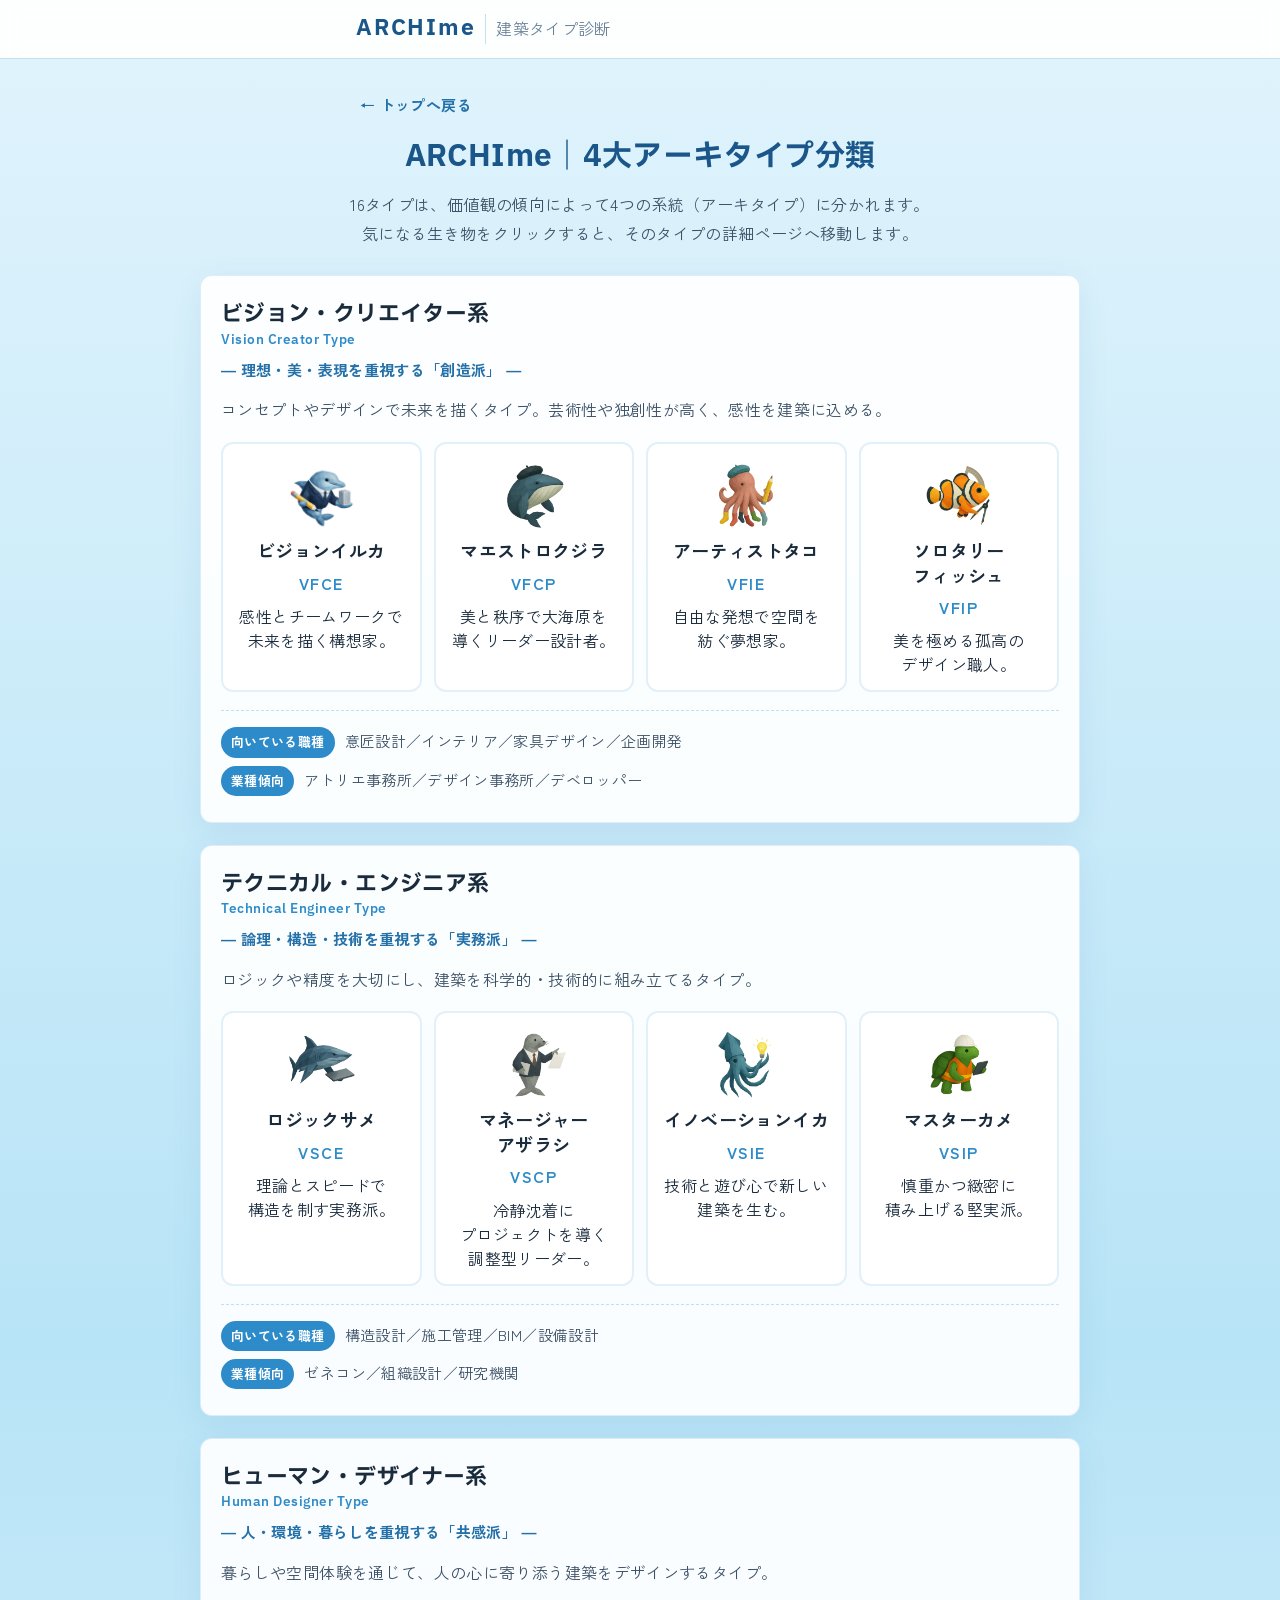
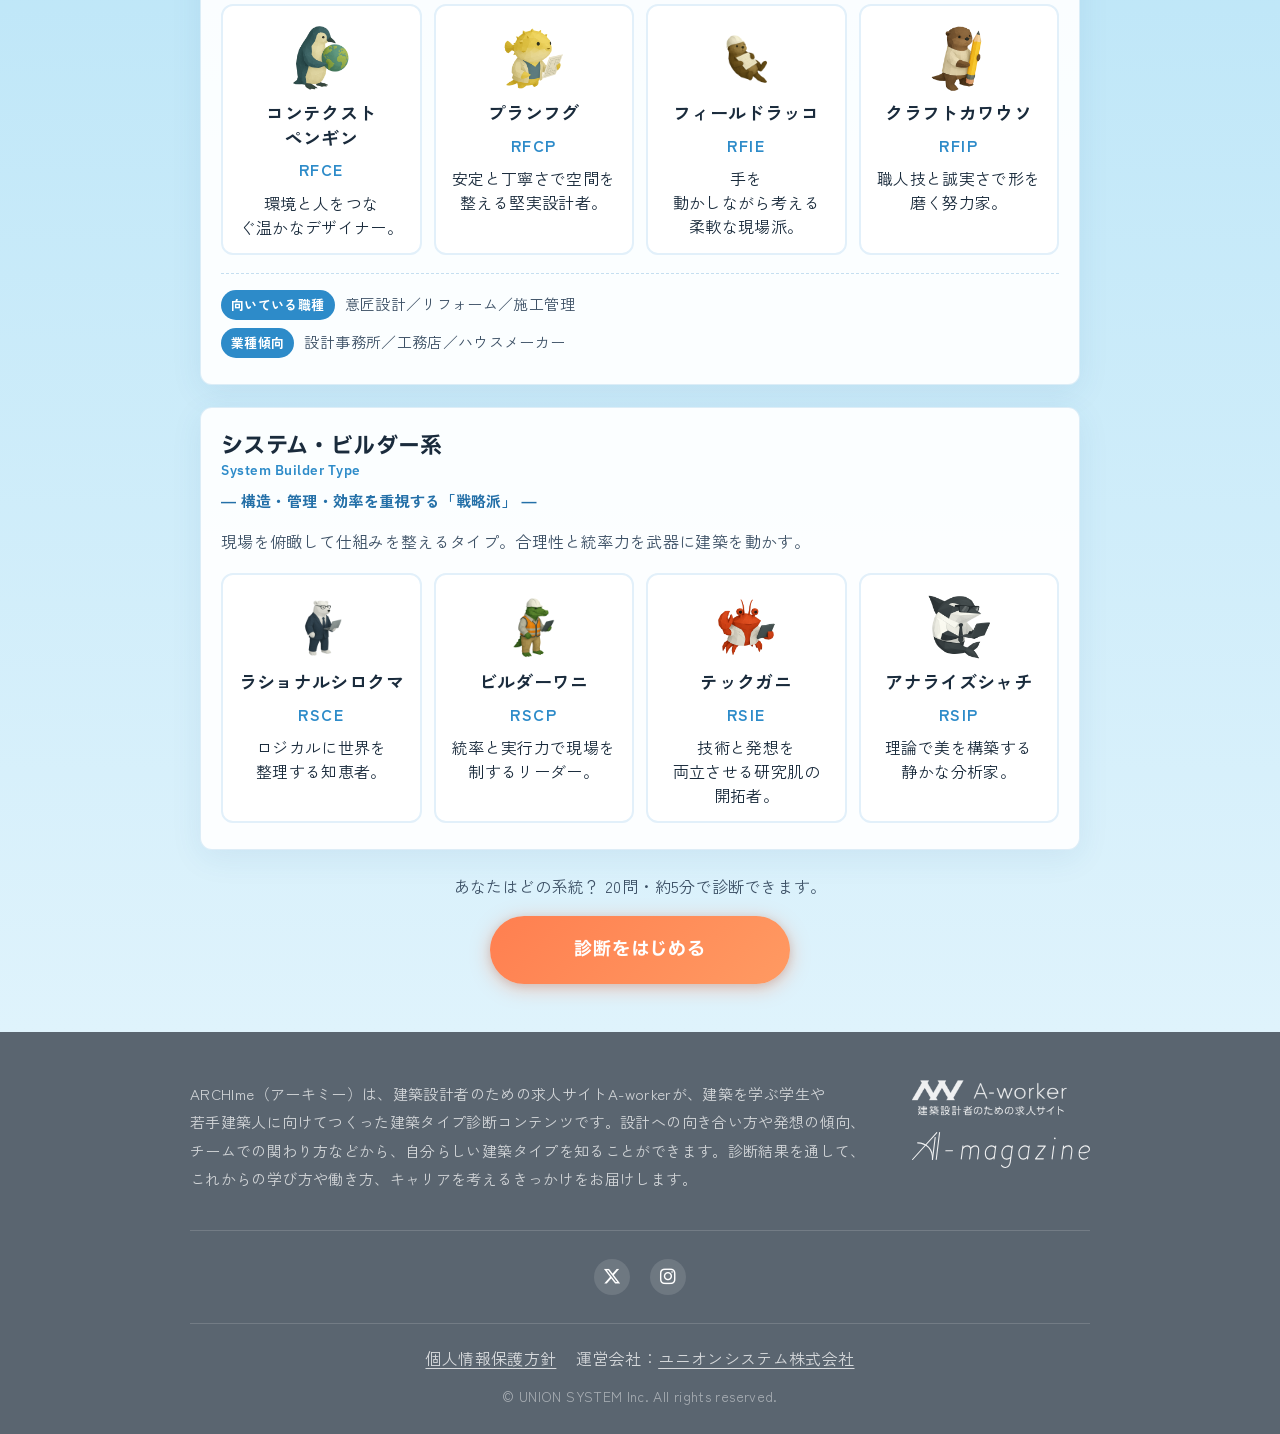
==== commit 5875cf8d: "Fix: updated some parts" ====
--- a/archetypes.html
+++ b/archetypes.html
@@ -3,10 +3,10 @@
 <head>
 <meta charset="UTF-8">
 <meta name="viewport" content="width=device-width, initial-scale=1.0, viewport-fit=cover">
-<title>建築動物MBTI｜4大アーキタイプ分類｜ARCHIme</title>
+<title>ARCHIme｜4大アーキタイプ分類</title>
 <meta name="description" content="ARCHIme 建築タイプ診断の4大アーキタイプ分類。16タイプを「創造派・実務派・共感派・戦略派」の4系統で紹介します。">
 <meta property="og:type" content="article">
-<meta property="og:title" content="建築動物MBTI｜4大アーキタイプ分類｜ARCHIme">
+<meta property="og:title" content="ARCHIme｜4大アーキタイプ分類">
 <meta property="og:description" content="16タイプを4系統で紹介。各タイプをクリックで詳細ページへ。">
 <meta property="og:locale" content="ja_JP">
 <meta property="og:image" content="assets/og.svg">
@@ -41,7 +41,7 @@
     </div>
 
     <header class="arch-hero">
-      <h1 class="arch-title">建築動物MBTI｜4大アーキタイプ分類</h1>
+      <h1 class="arch-title">ARCHIme｜4大アーキタイプ分類</h1>
       <p class="arch-lead">16タイプは、価値観の傾向によって4つの系統（アーキタイプ）に分かれます。<br>気になる生き物をクリックすると、そのタイプの詳細ページへ移動します。</p>
     </header>
 
--- a/assets/css/style.css
+++ b/assets/css/style.css
@@ -44,6 +44,8 @@
   letter-spacing: .02em;
   -webkit-font-smoothing: antialiased;
   overflow-x: hidden;
+  word-break: normal;
+  word-break: auto-phrase;
 }
 button { font-family: inherit; cursor: pointer; border: none; background: none; }
 a { color: inherit; text-decoration: none; }
@@ -71,14 +73,19 @@
   margin: 0 auto;
   padding: 14px 16px;
   display: flex;
-  align-items: baseline;
+  align-items: center;
   gap: 10px;
 }
 .site-logo {
+  display: inline-flex;
+  align-items: center;
+  line-height: 1;
+  padding: 2px 0;
   font-family: var(--font-display);
   font-weight: 700;
   font-size: 22px;
   letter-spacing: .08em;
+  white-space: nowrap;
 }
 body.view-intro .site-logo { color: #fff; text-shadow: 0 1px 8px rgba(0,0,0,.15); }
 body:not(.view-intro) .site-logo { color: var(--sea-800); }
@@ -262,7 +269,10 @@
   font-size: clamp(28px, 6.2vw, 40px);
   line-height: 1.35;
   text-shadow: 0 2px 20px rgba(0, 40, 80, .35), 0 1px 4px rgba(0, 0, 0, .2);
-  text-wrap: balance;
+}
+.sp-br { display: none; }
+@media (max-width: 600px) {
+  .sp-br { display: block; }
 }
 .hero-lead {
   margin-top: 18px;
@@ -382,7 +392,7 @@
   font-weight: 700;
   color: var(--ink);
   line-height: 1.35;
-  word-break: keep-all;
+  word-break: normal; word-break: auto-phrase;
   overflow-wrap: break-word;
 }
 .type-card-tagline {
@@ -742,7 +752,7 @@
 .arch-sub { font-size: 15px; font-weight: 700; color: var(--sea-700); margin-top: 6px; }
 .arch-desc { font-size: 16px; line-height: 1.8; color: var(--ink-soft); margin-bottom: 18px; }
 .arch-types {
-  grid-template-columns: repeat(4, 1fr);
+  grid-template-columns: repeat(2, 1fr);
 }
 .arch-meta {
   margin-top: 18px;
@@ -835,7 +845,7 @@
   margin-bottom: 12px;
   border-bottom: 2px solid var(--sea-600);
   padding-bottom: 12px;
-  word-break: keep-all;
+  word-break: normal; word-break: auto-phrase;
   overflow-wrap: break-word;
 }
 .board-tagline {
@@ -1198,6 +1208,7 @@
 .compat-head-row { display: flex; gap: 10px; align-items: center; }
 .compat-head { color: var(--sea-700); font-weight: 700; font-size: 16px; }
 .compat-body { margin: 0; color: var(--ink-soft); line-height: 1.85; }
+.compat-solution { font-weight: 700; color: var(--type-deep, var(--ink-main)); display: inline-block; margin-top: 8px; }
 .compat-item b { color: var(--sea-700); font-weight: 700; }
 
 .char-thumb {
@@ -1244,7 +1255,7 @@
   line-height: 1.4;
   color: var(--ink-soft);
   font-weight: 500;
-  word-break: keep-all;
+  word-break: normal; word-break: auto-phrase;
   overflow-wrap: break-word;
 }
 .type-chip.you {
@@ -1364,22 +1375,24 @@
 @media (max-width: 600px) {
   .footer-top { flex-direction: column; gap: 24px; }
   .footer-brand-links { flex-direction: row; }
+  .board-sheet { flex-direction: column-reverse; align-items: center; gap: 20px; }
+  .board-meta { width: 100%; }
+  .board-cutout { flex: none; width: min(64vw, 260px); }
+  .hero-char { opacity: .85; }
 }
 
 .sr-canvas { position: fixed; left: -9999px; top: 0; }
 
-@media (min-width: 480px) {
-  .types-grid { grid-template-columns: repeat(2, 1fr); }
-  .types-all-grid { grid-template-columns: repeat(2, 1fr); }
+@media (min-width: 600px) {
+  .types-grid { grid-template-columns: repeat(4, 1fr); }
+  .types-all-grid { grid-template-columns: repeat(4, 1fr); }
   .type-chip-name { font-size: 16px; }
-  .arch-types { grid-template-columns: repeat(2, 1fr); }
+  .arch-types { grid-template-columns: repeat(4, 1fr); }
 }
 
 @media (max-width: 400px) {
-  .q-opts { grid-template-columns: 1fr 1fr; }
+  .q-opts { grid-template-columns: repeat(4, 1fr); gap: 4px; }
+  .q-opt { font-size: 12px; padding: 10px 2px; word-break: normal; word-break: auto-phrase; }
+  .q-opt small { font-size: 11px; }
   .sw-grid { grid-template-columns: 1fr; }
-  .board-sheet { flex-direction: column-reverse; align-items: center; }
-  .board-meta { width: 100%; }
-  .board-cutout { flex: none; width: min(72vw, 280px); }
-  .hero-char { opacity: .85; }
-}
+}
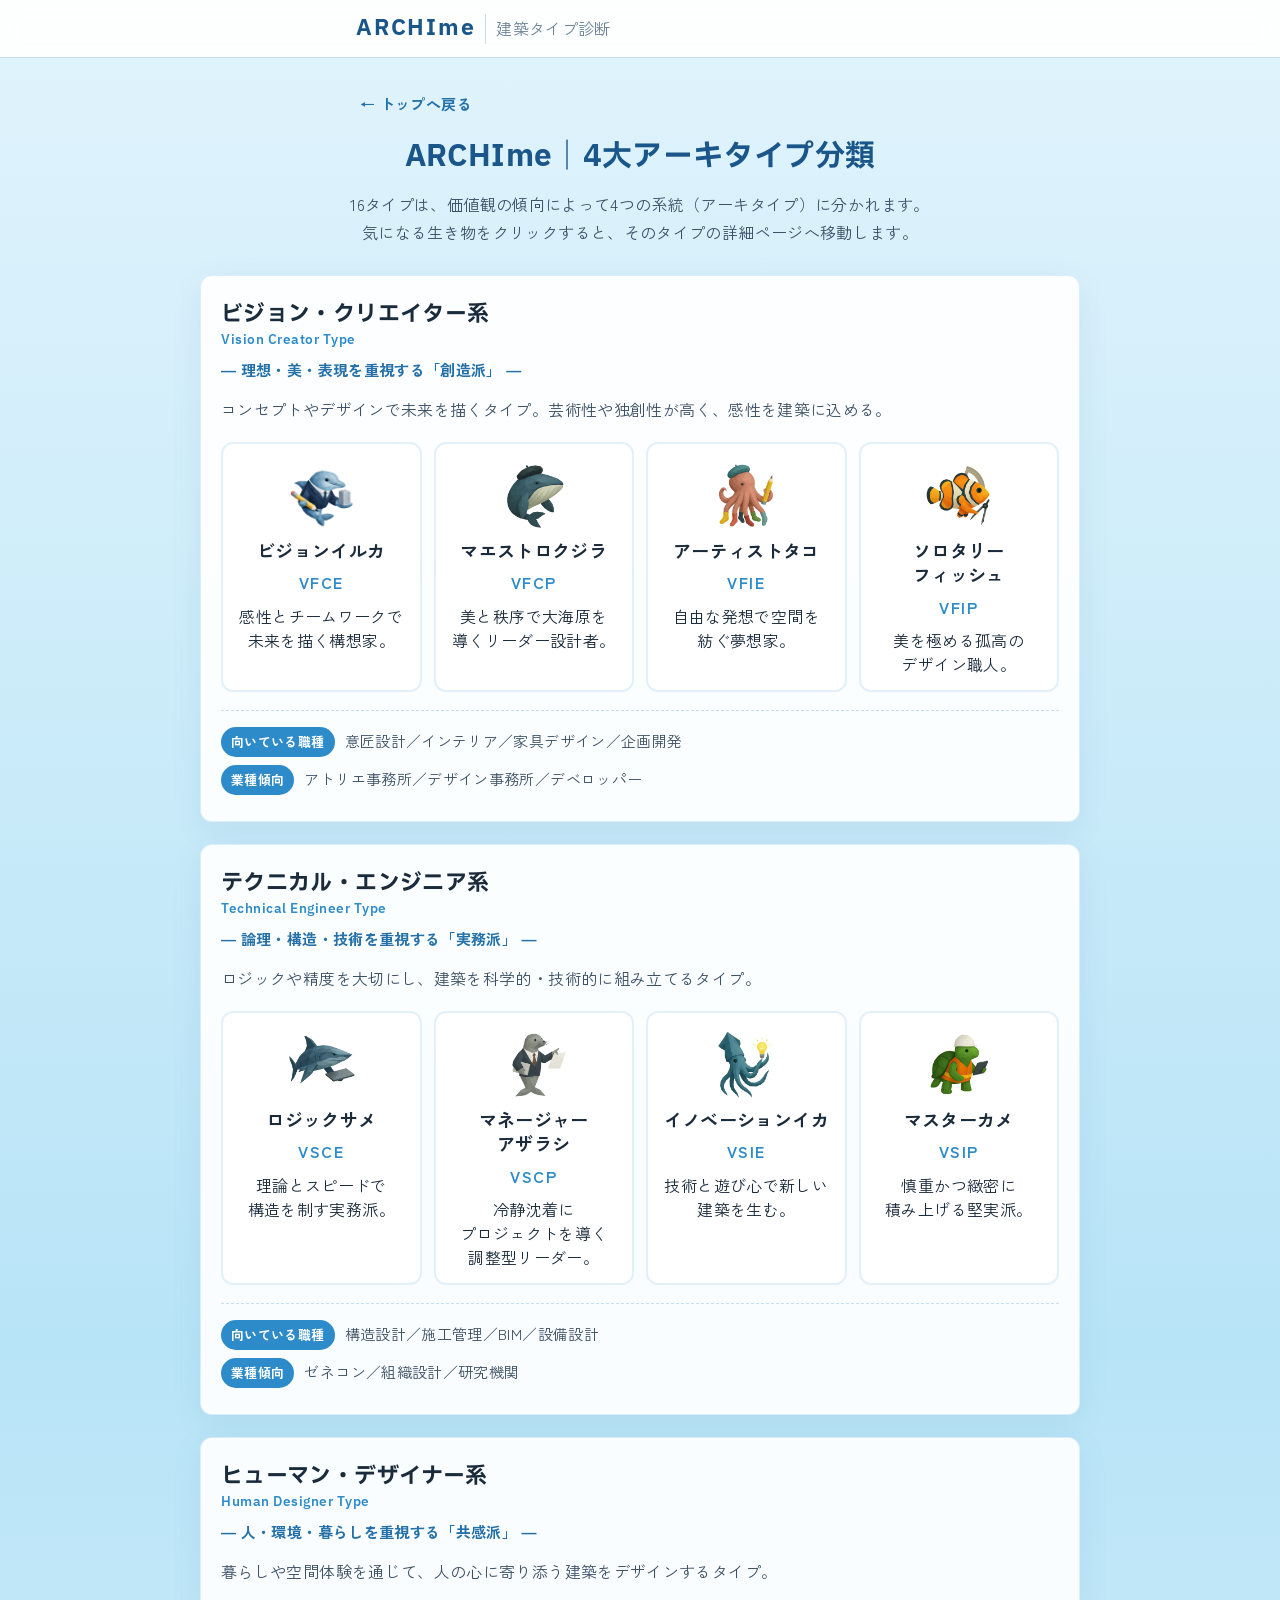
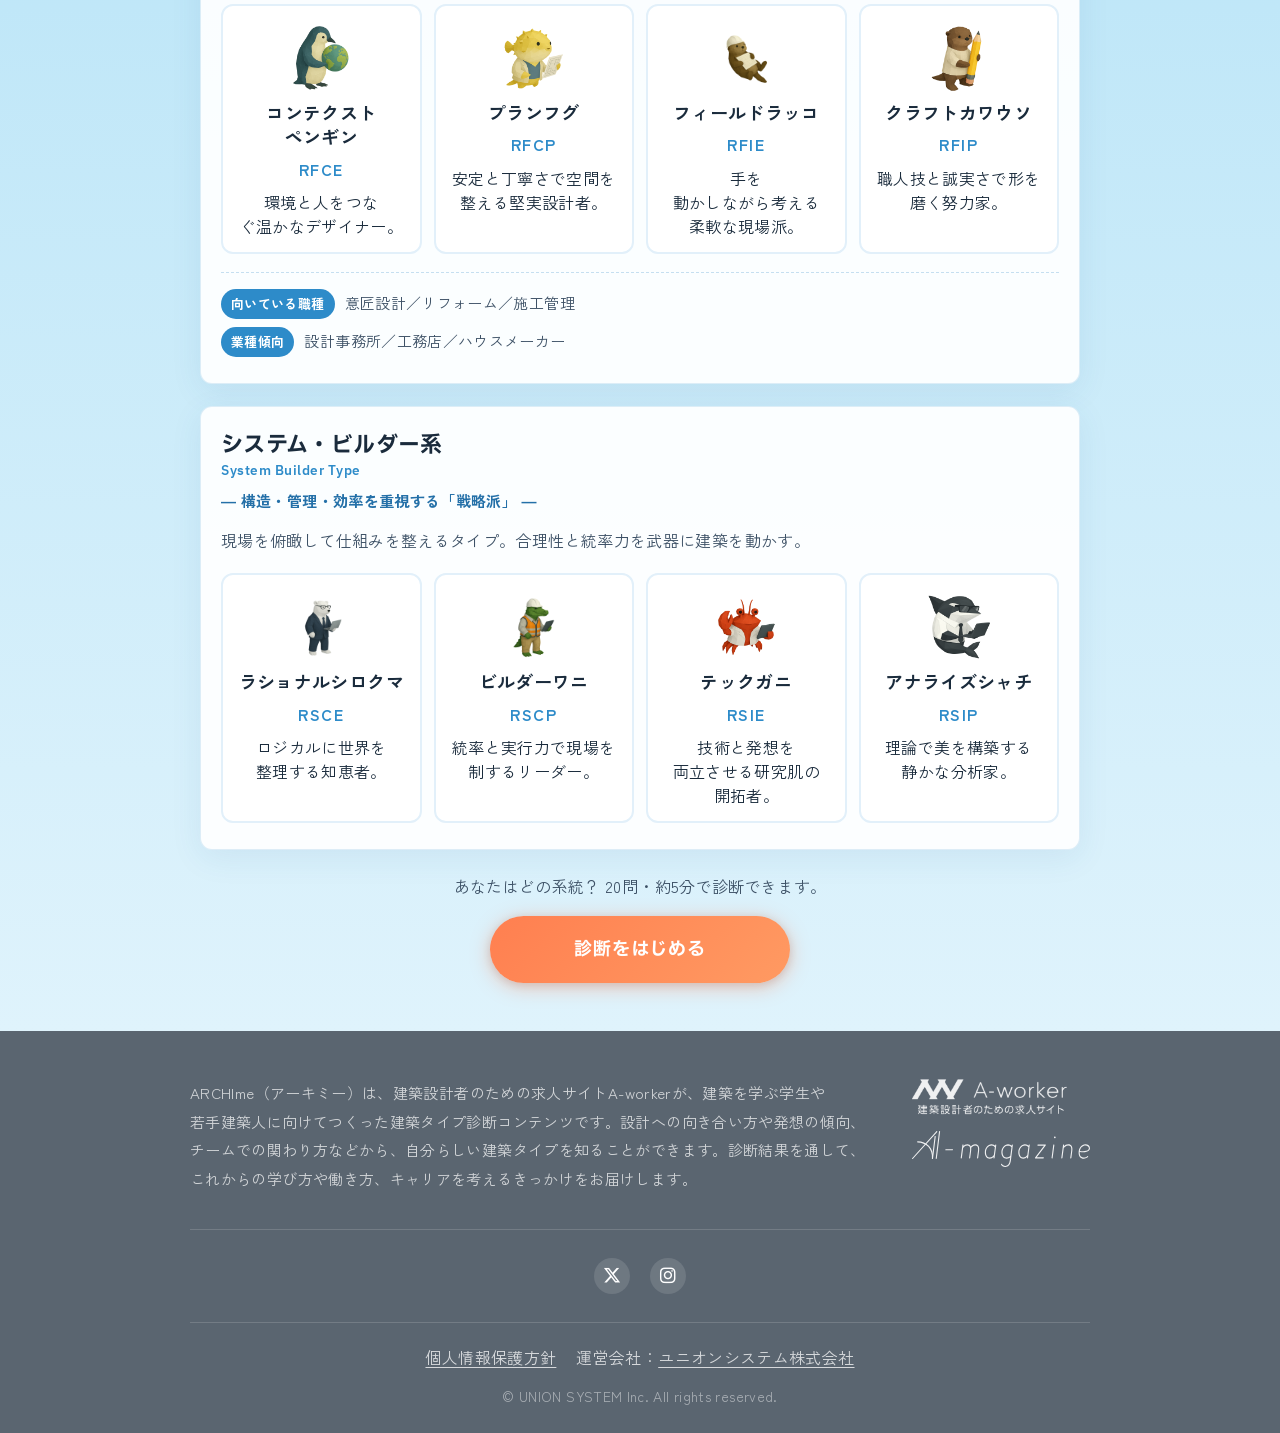
==== commit 7f5c9adb: "fix: update Open Graph image references to use PNG format; add LINE sharing button; enhance hero sec" ====
--- a/archetypes.html
+++ b/archetypes.html
@@ -9,7 +9,7 @@
 <meta property="og:title" content="ARCHIme｜4大アーキタイプ分類">
 <meta property="og:description" content="16タイプを4系統で紹介。各タイプをクリックで詳細ページへ。">
 <meta property="og:locale" content="ja_JP">
-<meta property="og:image" content="assets/og.svg">
+<meta property="og:image" content="assets/og.png">
 <meta name="twitter:card" content="summary_large_image">
 <link rel="icon" href="assets/favicon.svg" type="image/svg+xml">
 <link rel="preconnect" href="https://fonts.googleapis.com">
--- a/assets/css/style.css
+++ b/assets/css/style.css
@@ -57,18 +57,31 @@
   z-index: 100;
   transition: background .3s, border-color .3s;
 }
-body.view-intro .site-header {
+/* Blur/background live on a pseudo-element behind the text, not on the
+   header itself — Safari can clip the edges of foreground text when
+   backdrop-filter is applied directly to the element containing it. */
+.site-header::before {
+  content: '';
+  position: absolute;
+  inset: 0;
+  z-index: 0;
+  pointer-events: none;
+}
+body.view-intro .site-header::before {
   background: rgba(46, 140, 200, .55);
   border-bottom: 1px solid rgba(255, 255, 255, .25);
   backdrop-filter: blur(12px);
-  position: sticky;
-}
-body:not(.view-intro) .site-header {
+  -webkit-backdrop-filter: blur(12px);
+}
+body:not(.view-intro) .site-header::before {
   background: rgba(255, 255, 255, .94);
   border-bottom: 1px solid var(--line);
   backdrop-filter: blur(8px);
+  -webkit-backdrop-filter: blur(8px);
 }
 .site-header-inner {
+  position: relative;
+  z-index: 1;
   max-width: var(--max);
   margin: 0 auto;
   padding: 14px 16px;
@@ -79,13 +92,14 @@
 .site-logo {
   display: inline-flex;
   align-items: center;
-  line-height: 1;
+  line-height: 1.2;
   padding: 2px 0;
   font-family: var(--font-display);
   font-weight: 700;
   font-size: 22px;
   letter-spacing: .08em;
   white-space: nowrap;
+  overflow: visible;
 }
 body.view-intro .site-logo { color: #fff; text-shadow: 0 1px 8px rgba(0,0,0,.15); }
 body:not(.view-intro) .site-logo { color: var(--sea-800); }
@@ -251,23 +265,35 @@
   text-align: center;
   color: #fff;
 }
+.hero-story {
+  font-family: var(--font-display);
+  font-size: clamp(15px, 3.6vw, 18px);
+  font-weight: 500;
+  line-height: 1.7;
+  letter-spacing: .03em;
+  color: rgba(255,255,255,.96);
+  text-shadow: 0 2px 16px rgba(0, 40, 80, .4), 0 1px 4px rgba(0, 0, 0, .2);
+  margin-bottom: 14px;
+  text-wrap: pretty;
+}
 .hero-kicker {
   display: inline-block;
-  font-size: 16px;
+  font-size: 15px;
   font-weight: 700;
   letter-spacing: .12em;
-  padding: 8px 16px;
-  margin-bottom: 18px;
+  padding: 6px 14px;
+  margin-bottom: 12px;
   background: rgba(255,255,255,.18);
   border-radius: var(--radius-pill);
   backdrop-filter: blur(4px);
+  -webkit-backdrop-filter: blur(4px);
   white-space: nowrap;
 }
 .hero-title {
   font-family: var(--font-display);
   font-weight: 700;
-  font-size: clamp(28px, 6.2vw, 40px);
-  line-height: 1.35;
+  font-size: clamp(26px, 5.6vw, 36px);
+  line-height: 1.3;
   text-shadow: 0 2px 20px rgba(0, 40, 80, .35), 0 1px 4px rgba(0, 0, 0, .2);
 }
 .sp-br { display: none; }
@@ -275,9 +301,9 @@
   .sp-br { display: block; }
 }
 .hero-lead {
-  margin-top: 18px;
-  font-size: 18px;
-  line-height: 1.75;
+  margin-top: 14px;
+  font-size: 16px;
+  line-height: 1.6;
   color: rgba(255,255,255,.92);
   text-wrap: pretty;
 }
@@ -286,8 +312,8 @@
   justify-content: center;
   flex-wrap: nowrap;
   gap: 8px 20px;
-  margin: 22px 0 30px;
-  font-size: 18px;
+  margin: 18px 0 24px;
+  font-size: 16px;
   font-weight: 500;
   color: rgba(255,255,255,.88);
   white-space: nowrap;
@@ -470,6 +496,7 @@
   background: rgba(238, 249, 255, .96);
   border-bottom: 1px solid var(--line);
   backdrop-filter: blur(8px);
+  -webkit-backdrop-filter: blur(8px);
 }
 .quiz-progress-meta {
   display: flex;
@@ -1101,6 +1128,7 @@
 }
 .share-panel-btn:hover { transform: scale(1.1); opacity: .9; }
 .share-panel-btn.x { background: #000; color: #fff; }
+.share-panel-btn.line { background: #06c755; color: #fff; }
 .share-panel-btn.insta { background: linear-gradient(135deg, #f09433, #e6683c, #dc2743, #cc2366, #bc1888); color: #fff; }
 .share-status {
   font-size: 16px;
